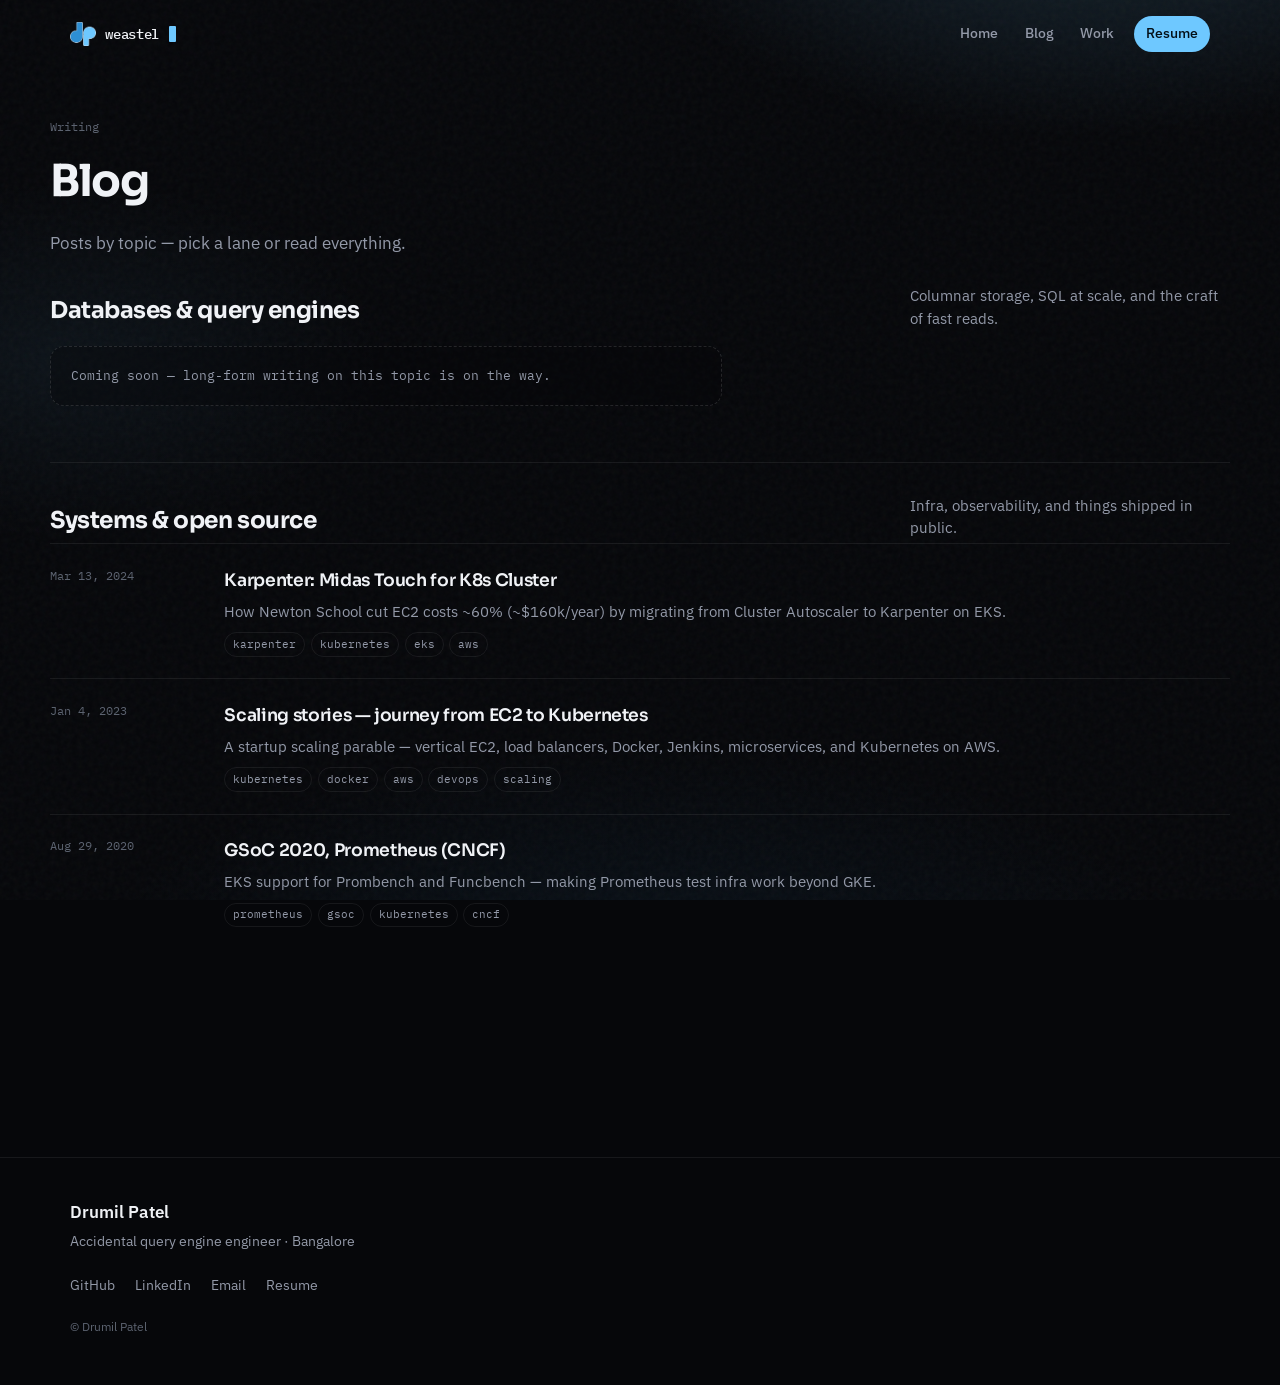
==== blog/index.html @ fd19a57a "Deploy from weastel/weastel-website-template@4642d16b2cf5a668c4512f77901b20d204917ee3 weastel/weaste" ====
<!DOCTYPE html>
<html lang="en">
<head>
  <meta charset="utf-8">
<meta name="viewport" content="width=device-width, initial-scale=1">
<title>Blog · weastel</title>
<meta name="description" content="Writing grouped by topic — databases, systems, and notes.">
<link rel="canonical" href="https://weastel.github.io/blog/">
<meta property="og:title" content="Blog">
<meta property="og:description" content="Writing grouped by topic — databases, systems, and notes.">
<meta property="og:type" content="website">
<meta property="og:url" content="https://weastel.github.io/blog/">
<meta name="twitter:card" content="summary">
<link rel="preconnect" href="https://fonts.googleapis.com">
<link rel="preconnect" href="https://fonts.gstatic.com" crossorigin>
<link href="https://fonts.googleapis.com/css2?family=IBM+Plex+Mono:wght@400;500&family=IBM+Plex+Sans:wght@400;500;600&family=Sora:wght@500;600;700&display=swap" rel="stylesheet">
<link rel="icon" href="/favicon.ico" sizes="any">
<link rel="icon" href="/favicon.svg" type="image/svg+xml">
<link rel="stylesheet" href="/assets/css/site.css">
<script src="/assets/js/site.js" defer></script>

</head>
<body class="site">
  <a class="skip-link" href="#main">Skip to content</a>
  <header class="topbar" data-header>
  <div class="shell topbar__inner">
    <a class="topbar__brand" href="/">
      <img class="topbar__mark"
     src="/brand/weastel-dp-blue.png"
     width="30"
     height="28"
     alt="">

      <span>weastel</span><span class="topbar__cursor" aria-hidden="true"></span>
    </a>
    <nav class="topbar__nav" aria-label="Primary">
      
        <a class="topbar__link"
           href="/"
           >
          Home
        </a>
      
        <a class="topbar__link"
           href="/blog/"
           >
          Blog
        </a>
      
        <a class="topbar__link"
           href="/work/"
           >
          Work
        </a>
      
        <a class="topbar__link topbar__link--cta"
           href="/Drumil_resume.pdf"
           download>
          Resume
        </a>
      
    </nav>
  </div>
</header>
<div class="ambient" aria-hidden="true"></div>

  <main class="main" id="main">
    
<div class="page-shell page-shell--blog reveal" data-reveal>
  <header class="page-hero page-hero--blog">
    <p class="eyebrow">Writing</p>
    <h1>Blog</h1>
    <p class="section-lede">Posts by topic — pick a lane or read everything.</p>
  </header>

  
  <section class="blog-subsection blog-subsection--page" id="databases">
    <header class="blog-subsection-head">
      <h2>Databases &amp; query engines</h2>
      <p>Columnar storage, SQL at scale, and the craft of fast reads.</p>
    </header>
    
    <p class="blog-subsection__soon">
      Coming soon —
      long-form writing on this topic is on the way.
    </p>
    
  </section>
  
  <section class="blog-subsection blog-subsection--page" id="systems">
    <header class="blog-subsection-head">
      <h2>Systems &amp; open source</h2>
      <p>Infra, observability, and things shipped in public.</p>
    </header>
    
    <ol class="post-list">
      
      <li class="post-list-item">
        <time datetime="2024-03-13">Mar 13, 2024</time>
        <div class="post-list-body">
          <h3><a href="/blog/karpenter-midas-touch/">Karpenter: Midas Touch for K8s Cluster</a></h3>
          
          <p>How Newton School cut EC2 costs ~60% (~$160k/year) by migrating from Cluster Autoscaler to Karpenter on EKS.</p>
          
          
          <ul class="chip-list">
            
            <li>karpenter</li>
            
            <li>kubernetes</li>
            
            <li>eks</li>
            
            <li>aws</li>
            
          </ul>
          
        </div>
      </li>
      
      <li class="post-list-item">
        <time datetime="2023-01-04">Jan 4, 2023</time>
        <div class="post-list-body">
          <h3><a href="/blog/scaling-ec2-to-kubernetes/">Scaling stories — journey from EC2 to Kubernetes</a></h3>
          
          <p>A startup scaling parable — vertical EC2, load balancers, Docker, Jenkins, microservices, and Kubernetes on AWS.</p>
          
          
          <ul class="chip-list">
            
            <li>kubernetes</li>
            
            <li>docker</li>
            
            <li>aws</li>
            
            <li>devops</li>
            
            <li>scaling</li>
            
          </ul>
          
        </div>
      </li>
      
      <li class="post-list-item">
        <time datetime="2020-08-29">Aug 29, 2020</time>
        <div class="post-list-body">
          <h3><a href="/blog/gsoc-prometheus/">GSoC 2020, Prometheus (CNCF)</a></h3>
          
          <p>EKS support for Prombench and Funcbench — making Prometheus test infra work beyond GKE.</p>
          
          
          <ul class="chip-list">
            
            <li>prometheus</li>
            
            <li>gsoc</li>
            
            <li>kubernetes</li>
            
            <li>cncf</li>
            
          </ul>
          
        </div>
      </li>
      
    </ol>
    
  </section>
  
</div>

  </main>
  <footer class="foot">
  <div class="shell foot__grid">
    <div class="foot__brand">
      <p class="foot__name">Drumil Patel</p>
      <p class="foot__tag">Accidental query engine engineer · Bangalore</p>
    </div>
    <div class="foot__links">
      
      <a href="https://github.com/weastel" rel="noopener noreferrer" target="_blank">GitHub</a>
      
      
      <a href="https://www.linkedin.com/in/drumil-patel-weastel/" rel="noopener noreferrer" target="_blank">LinkedIn</a>
      
      
      <a href="mailto:drumilpatel720@gmail.com">Email</a>
      
      <a href="/Drumil_resume.pdf">Resume</a>
    </div>
    <p class="foot__fine">© Drumil Patel</p>
  </div>
</footer>

</body>
</html>
---- assets/css/site.css ----
/* —— Design system: ink studio + sky accent —— */
:root {
  --bg: #06070a;
  --bg-2: #0c0e14;
  --surface: #12151d;
  --line: rgba(255, 255, 255, 0.07);
  --line-strong: rgba(255, 255, 255, 0.12);
  --text: #f0f2f6;
  --text-muted: #9399a8;
  --text-dim: #5c6370;
  --accent: #6ec8ff;
  --accent-deep: #2d8fd4;
  --accent-soft: rgba(110, 200, 255, 0.14);
  --accent-glow: rgba(110, 200, 255, 0.45);
  --display: "Sora", system-ui, sans-serif;
  --body: "IBM Plex Sans", system-ui, sans-serif;
  --mono: "IBM Plex Mono", ui-monospace, monospace;
  --shell: min(1140px, calc(100% - 2.5rem));
  --radius: 14px;
  --space-section: clamp(4rem, 9vw, 6.5rem);
}

*,
*::before,
*::after {
  box-sizing: border-box;
}

html {
  color-scheme: dark;
  scroll-behavior: smooth;
}

@media (prefers-reduced-motion: reduce) {
  html {
    scroll-behavior: auto;
  }
}

body.site {
  margin: 0;
  min-height: 100vh;
  font-family: var(--body);
  font-size: 1.0625rem;
  line-height: 1.65;
  color: var(--text);
  background: var(--bg);
  -webkit-font-smoothing: antialiased;
}

.shell {
  width: var(--shell);
  margin-inline: auto;
}

.skip-link {
  position: absolute;
  left: -999px;
  top: 0;
  padding: 0.5rem 1rem;
  background: var(--accent);
  color: #041018;
  z-index: 200;
}

.skip-link:focus {
  left: 1rem;
  top: 1rem;
}

.ambient {
  pointer-events: none;
  position: fixed;
  inset: 0;
  z-index: 0;
  background:
    radial-gradient(ellipse 70% 55% at 85% -15%, rgba(110, 200, 255, 0.18), transparent 55%),
    radial-gradient(ellipse 50% 40% at 5% 40%, rgba(110, 200, 255, 0.06), transparent 50%),
    radial-gradient(ellipse 80% 50% at 50% 110%, rgba(45, 143, 212, 0.08), transparent 55%);
}

.ambient::after {
  content: "";
  position: absolute;
  inset: 0;
  opacity: 0.04;
  background-image: url("data:image/svg+xml,%3Csvg viewBox='0 0 200 200' xmlns='http://www.w3.org/2000/svg'%3E%3Cfilter id='n'%3E%3CfeTurbulence type='fractalNoise' baseFrequency='0.85' numOctaves='4'/%3E%3C/filter%3E%3Crect width='100%25' height='100%25' filter='url(%23n)'/%3E%3C/svg%3E");
}

/* —— Top bar —— */
.topbar {
  position: sticky;
  top: 0;
  z-index: 100;
  transition: background 0.3s ease, border-color 0.3s ease;
  border-bottom: 1px solid transparent;
}

.topbar.is-scrolled {
  background: rgba(6, 7, 10, 0.82);
  border-bottom-color: var(--line);
  backdrop-filter: blur(18px) saturate(1.15);
}

.topbar__inner {
  display: flex;
  align-items: center;
  justify-content: space-between;
  gap: 1rem;
  min-height: 4.25rem;
}

.topbar__brand {
  display: inline-flex;
  align-items: center;
  gap: 0.55rem;
  font-family: var(--mono);
  font-size: 0.9rem;
  font-weight: 500;
  color: var(--text);
  text-decoration: none;
  letter-spacing: -0.02em;
}

.topbar__mark {
  display: block;
  width: 1.65rem;
  height: auto;
  flex-shrink: 0;
}

.topbar__cursor {
  display: inline-block;
  width: 0.5em;
  height: 1.05em;
  margin-left: 0.08em;
  background: var(--accent);
  vertical-align: -0.14em;
  border-radius: 1px;
  animation: topbar-cursor-blink 1.1s step-end infinite;
}

@keyframes topbar-cursor-blink {
  0%,
  45% {
    opacity: 1;
  }

  50%,
  100% {
    opacity: 0;
  }
}

.topbar__nav {
  display: flex;
  align-items: center;
  gap: 0.15rem;
  flex-wrap: nowrap;
}

.topbar__link {
  font-size: 0.875rem;
  font-weight: 500;
  color: var(--text-muted);
  text-decoration: none;
  padding: 0.4rem 0.75rem;
  border-radius: 999px;
  white-space: nowrap;
  transition: color 0.2s, background 0.2s;
}

.topbar__link:hover {
  color: var(--text);
  background: rgba(255, 255, 255, 0.05);
}

.topbar__link--cta {
  color: #041018;
  background: var(--accent);
  margin-left: 0.35rem;
}

.topbar__link--cta:hover {
  background: #9edcff;
  color: #041018;
}

.main {
  position: relative;
  z-index: 1;
  padding-bottom: var(--space-section);
}

/* —— Home hero —— */
.home {
  width: var(--shell);
  margin-inline: auto;
}

.stage {
  padding: clamp(2rem, 6vw, 4rem) 0 0;
  display: flex;
  flex-direction: column;
  justify-content: flex-start;
}

.stage__grid {
  display: grid;
  grid-template-columns: 1.15fr 0.85fr;
  gap: clamp(2rem, 5vw, 4rem);
  align-items: center;
  width: 100%;
}

.stage__kicker {
  margin: 0 0 1rem;
  font-family: var(--mono);
  font-size: 0.75rem;
  color: var(--text-dim);
  letter-spacing: 0.06em;
}

.stage__name {
  margin: 0;
  font-family: var(--display);
  font-size: clamp(2.75rem, 7vw, 4.25rem);
  font-weight: 700;
  line-height: 0.95;
  letter-spacing: -0.04em;
}

.stage__identity {
  display: flex;
  flex-wrap: wrap;
  align-items: baseline;
  gap: 0.5rem 0.65rem;
  margin: 1rem 0 0;
}

.stage__identity-label {
  font-family: var(--mono);
  font-size: 0.85rem;
  color: var(--text-dim);
}

.stage__identity-line {
  font-family: var(--display);
  font-size: clamp(1.2rem, 2.8vw, 1.65rem);
  font-weight: 600;
  letter-spacing: -0.03em;
  line-height: 1.2;
  color: var(--accent);
}

.stage__lead {
  margin: 1.35rem 0 0;
  max-width: 34ch;
  font-size: 1.1rem;
  color: var(--text-muted);
  line-height: 1.55;
}

.icon-row {
  list-style: none;
  margin: 1.25rem 0 0;
  padding: 0;
  display: flex;
  align-items: center;
  gap: 0.5rem;
}

.icon-btn {
  display: inline-flex;
  align-items: center;
  justify-content: center;
  width: 2.5rem;
  height: 2.5rem;
  border-radius: 999px;
  color: var(--text-muted);
  background: rgba(255, 255, 255, 0.04);
  border: 1px solid var(--line);
  text-decoration: none;
  transition: color 0.2s, border-color 0.2s, background 0.2s, transform 0.2s;
}

.icon-btn:hover {
  color: var(--accent);
  border-color: rgba(110, 200, 255, 0.4);
  background: var(--accent-soft);
  transform: translateY(-1px);
}

.icon-btn:active {
  transform: scale(0.96);
}

.stage__actions {
  display: flex;
  flex-wrap: wrap;
  gap: 0.65rem;
  margin-top: 2rem;
}

/* —— Hero stack logos (uniform grid) —— */
.stage .stack {
  margin-top: clamp(2.5rem, 5vw, 3.5rem);
  width: 100%;
}

.stack__title {
  margin: 0 0 1rem;
  font-family: var(--mono);
  font-size: 0.72rem;
  font-weight: 500;
  letter-spacing: 0.04em;
  color: var(--text-dim);
}

.stack__grid {
  list-style: none;
  margin: 0;
  padding: 0;
  display: grid;
  grid-template-columns: repeat(7, minmax(0, 1fr));
  gap: 1rem 1.25rem;
  align-items: center;
}

.stack__cell {
  display: flex;
  align-items: center;
  justify-content: center;
  min-height: 2.5rem;
}

.stack__link {
  display: flex;
  align-items: center;
  justify-content: center;
  width: 100%;
  padding: 0.25rem;
  text-decoration: none;
  opacity: 0.78;
  transition: opacity 0.2s ease, transform 0.2s ease;
}

.stack__link:hover {
  opacity: 1;
  transform: translateY(-1px);
}

.stack__logo {
  display: block;
  height: 1.65rem;
  width: auto;
  max-width: 100%;
  object-fit: contain;
}

.stack__logo--mark {
  height: 1.85rem;
  max-width: 2rem;
  filter: brightness(0) invert(1);
}

.stack__logo--lg {
  height: 2.35rem;
}

.stack__logo--tantivy {
  height: 2.1rem;
}

.stack__cell:has(.stack__logo--lg) {
  min-height: 3rem;
}

@media (max-width: 900px) {
  .stack__grid {
    grid-template-columns: repeat(3, minmax(0, 1fr));
    gap: 1.25rem 1rem;
  }
}

@media (max-width: 480px) {
  .stack__grid {
    grid-template-columns: repeat(2, minmax(0, 1fr));
  }

  .stack__logo {
    height: 1.45rem;
  }

  .stack__logo--lg {
    height: 2rem;
  }
}

.stage__visual {
  display: flex;
  flex-direction: column;
  align-items: center;
}

.stage__photo {
  position: relative;
  padding: 4px;
  border: 0;
  border-radius: 28px;
  background: linear-gradient(145deg, rgba(110, 200, 255, 0.65), rgba(110, 200, 255, 0.05) 45%, rgba(255, 255, 255, 0.08));
  transform: rotate(2deg);
  box-shadow:
    0 40px 80px rgba(0, 0, 0, 0.55),
    0 0 0 1px rgba(255, 255, 255, 0.06) inset;
  font: inherit;
  cursor: pointer;
  touch-action: manipulation;
  -webkit-tap-highlight-color: transparent;
}

.stage__photo:focus-visible {
  outline: 2px solid var(--accent);
  outline-offset: 4px;
}

@media (hover: hover) and (pointer: fine) {
  .stage__photo--playful:hover {
    animation: avatar-happy-jump 0.55s cubic-bezier(0.34, 1.35, 0.64, 1) infinite;
  }
}

.stage__photo--playful.is-jump {
  animation: avatar-happy-jump 0.55s cubic-bezier(0.34, 1.35, 0.64, 1) infinite;
}

.stage__photo--playful.is-celebrating {
  animation: avatar-pop 0.45s ease-out;
}

@keyframes avatar-happy-jump {
  0%,
  100% {
    transform: rotate(2deg) translateY(0) scale(1);
  }

  35% {
    transform: rotate(-3deg) translateY(-16px) scale(1.05);
  }

  55% {
    transform: rotate(4deg) translateY(-6px) scale(1.02);
  }

  75% {
    transform: rotate(-2deg) translateY(-12px) scale(1.04);
  }
}

@keyframes avatar-pop {
  0% {
    transform: rotate(2deg) scale(1);
  }

  40% {
    transform: rotate(-4deg) scale(1.08);
  }

  100% {
    transform: rotate(2deg) scale(1);
  }
}

.stage__photo img {
  display: block;
  width: min(100%, 300px);
  border-radius: 24px;
  background: var(--surface);
}

.stage__caption {
  margin: 1rem 0 0;
  max-width: 14rem;
  text-align: center;
  font-family: var(--mono);
  font-size: 0.68rem;
  color: var(--text-dim);
  line-height: 1.4;
}

/* —— Buttons —— */
.btn {
  display: inline-flex;
  align-items: center;
  justify-content: center;
  padding: 0.7rem 1.25rem;
  border-radius: 999px;
  font-size: 0.9rem;
  font-weight: 600;
  text-decoration: none;
  border: 1px solid transparent;
  transition: transform 0.2s, background 0.2s, border-color 0.2s, color 0.2s;
  white-space: nowrap;
}

.btn:hover {
  transform: translateY(-1px);
}

.btn:active {
  transform: scale(0.98);
}

.btn--fill,
.btn-primary {
  background: var(--accent);
  color: #041018;
}

.btn--fill:hover,
.btn-primary:hover {
  background: #9edcff;
}

.btn--line,
.btn-secondary {
  color: var(--text);
  border-color: var(--line-strong);
  background: rgba(255, 255, 255, 0.02);
}

.btn--line:hover,
.btn-secondary:hover {
  border-color: rgba(110, 200, 255, 0.35);
  background: var(--accent-soft);
}

/* —— Blocks —— */
.block {
  margin-top: var(--space-section);
}

.home > .stage + .block {
  margin-top: clamp(1.75rem, 4vw, 2.5rem);
}

.block__inner {
  max-width: 62ch;
}

.block__label {
  display: flex;
  align-items: baseline;
  gap: 0.75rem;
  margin-bottom: 1.75rem;
  font-family: var(--display);
  font-size: 1.35rem;
  font-weight: 600;
  letter-spacing: -0.02em;
}

.block__label span {
  font-family: var(--mono);
  font-size: 0.72rem;
  font-weight: 500;
  color: var(--accent);
}

.block__label--lg {
  font-size: clamp(1.5rem, 3vw, 1.85rem);
  margin-bottom: 0;
}

.block__head {
  display: flex;
  justify-content: space-between;
  align-items: baseline;
  gap: 1rem;
  margin-bottom: 2rem;
  padding-bottom: 1rem;
  border-bottom: 1px solid var(--line);
}

.block--duo {
  display: grid;
  grid-template-columns: 1.1fr 0.9fr;
  gap: clamp(1.5rem, 4vw, 2.5rem);
  align-items: start;
}

/* —— Prose —— */
.prose {
  color: var(--text-muted);
  font-size: 1.05rem;
}

.prose :where(p, ul, ol, pre, blockquote) {
  margin: 0 0 1.15rem;
}

.prose strong {
  color: var(--text);
  font-weight: 600;
}

.prose a {
  color: var(--accent);
  text-decoration: underline;
  text-underline-offset: 3px;
}

.prose code {
  font-family: var(--mono);
  font-size: 0.88em;
  padding: 0.1em 0.35em;
  border-radius: 6px;
  background: var(--surface);
  border: 1px solid var(--line);
  color: var(--text);
}

.prose pre {
  overflow-x: auto;
  padding: 1rem;
  border-radius: var(--radius);
  background: var(--surface);
  border: 1px solid var(--line);
}

.prose pre code {
  border: none;
  background: none;
  padding: 0;
}

.prose-wide {
  max-width: min(46rem, 100%);
}

/* —— Pulse / now —— */
.pulse {
  display: flex;
  gap: 1rem;
  align-items: flex-start;
  padding: 1.15rem 1.35rem;
  border-radius: var(--radius);
  background: var(--surface);
  border: 1px solid var(--line);
  box-shadow: 0 24px 48px rgba(0, 0, 0, 0.25);
}

.pulse__dot {
  flex-shrink: 0;
  width: 8px;
  height: 8px;
  margin-top: 0.5rem;
  border-radius: 50%;
  background: var(--accent);
  box-shadow: 0 0 16px var(--accent-glow);
  animation: pulse-dot 2.5s ease-in-out infinite;
}

@keyframes pulse-dot {
  0%, 100% { opacity: 1; transform: scale(1); }
  50% { opacity: 0.5; transform: scale(0.85); }
}

.pulse__text {
  margin: 0;
  color: var(--text);
  max-width: 58ch;
}

@media (prefers-reduced-motion: reduce) {
  .pulse__dot {
    animation: none;
  }
}

/* —— Interest tiles —— */
.tiles {
  display: grid;
  grid-template-columns: 1.15fr 1fr;
  gap: 0.75rem;
}

.tile {
  padding: 1.35rem 1.25rem;
  border-radius: var(--radius);
  background: var(--surface);
  border: 1px solid var(--line);
  transition: border-color 0.25s, transform 0.25s;
}

.tile:hover {
  border-color: rgba(110, 200, 255, 0.25);
  transform: translateY(-2px);
}

.tile--feature {
  grid-row: 1 / span 3;
  padding: 1.65rem 1.5rem;
  background:
    linear-gradient(160deg, var(--accent-soft), transparent 55%),
    var(--surface);
  border-color: rgba(110, 200, 255, 0.2);
}

.tile h3 {
  margin: 0 0 0.5rem;
  font-family: var(--display);
  font-size: 1.05rem;
  font-weight: 600;
  letter-spacing: -0.02em;
}

.tile--feature h3 {
  font-size: 1.25rem;
}

.tile p {
  margin: 0;
  font-size: 0.92rem;
  color: var(--text-muted);
  line-height: 1.55;
}

/* —— Stack list & panel —— */
.stack-list {
  list-style: none;
  margin: 0;
  padding: 0;
}

.stack-list li {
  padding: 1.1rem 0;
  border-top: 1px solid var(--line);
  display: grid;
  gap: 0.35rem;
}

.stack-list li:first-child {
  border-top: none;
  padding-top: 0;
}

.stack-list strong {
  font-weight: 600;
  color: var(--text);
}

.stack-list span {
  color: var(--text-muted);
  font-size: 0.92rem;
}

.panel {
  padding: 1.35rem 1.25rem;
  border-radius: var(--radius);
  border: 1px solid var(--line);
  background: var(--surface);
}

.panel--soft {
  background: linear-gradient(180deg, rgba(110, 200, 255, 0.06), transparent 40%), var(--surface);
}

.likes-block {
  margin-top: 1rem;
}

.likes-block:first-of-type {
  margin-top: 0;
}

.likes-block__title {
  margin: 0 0 0.5rem;
  font-family: var(--mono);
  font-size: 0.72rem;
  color: var(--text-dim);
}

.likes-block ul {
  margin: 0;
  padding: 0;
  list-style: none;
}

.likes-block li {
  padding: 0.4rem 0;
  color: var(--text-muted);
  font-size: 0.92rem;
  border-top: 1px solid var(--line);
}

/* —— Journal / writing —— */
.journal {
  padding: 2rem 0;
  border-top: 1px solid var(--line);
}

.journal:first-of-type {
  border-top: none;
  padding-top: 0;
}

.journal__header h3 {
  margin: 0 0 0.35rem;
  font-family: var(--display);
  font-size: 1.15rem;
  font-weight: 600;
}

.journal__header p {
  margin: 0 0 1.25rem;
  color: var(--text-muted);
  font-size: 0.92rem;
  max-width: 48ch;
}

.journal__posts {
  list-style: none;
  margin: 0 0 0.75rem;
  padding: 0;
}

.journal__posts a {
  display: grid;
  grid-template-columns: 7.5rem 1fr;
  gap: 1.25rem;
  padding: 0.9rem 0;
  text-decoration: none;
  color: inherit;
  border-top: 1px solid var(--line);
  transition: color 0.2s;
}

.journal__posts a:hover .journal__title {
  color: var(--accent);
}

.journal__posts time {
  font-family: var(--mono);
  font-size: 0.72rem;
  color: var(--text-dim);
  padding-top: 0.15rem;
}

.journal__title {
  display: block;
  font-weight: 600;
  letter-spacing: -0.02em;
}

.journal__desc {
  display: block;
  margin-top: 0.2rem;
  font-size: 0.88rem;
  color: var(--text-muted);
}

.link-arrow {
  font-family: var(--mono);
  font-size: 0.8rem;
  color: var(--accent);
  text-decoration: none;
}

.link-arrow:hover {
  text-decoration: underline;
}

.link-arrow--sm {
  font-size: 0.75rem;
}

.home-work .section {
  margin-top: 2.5rem;
}

.home-work .section:first-child {
  margin-top: 0;
}

/* —— Inner pages —— */
.page-shell {
  width: var(--shell);
  margin-inline: auto;
  padding-top: clamp(2rem, 5vw, 3rem);
}

.page-shell--blog {
  width: min(1180px, calc(100% - 2.5rem));
}

.page-hero {
  margin-bottom: 2.5rem;
  max-width: 40ch;
}

.page-hero--blog {
  max-width: 52ch;
  margin-bottom: 1.75rem;
}

.page-hero h1 {
  margin: 0.5rem 0 0.75rem;
  font-family: var(--display);
  font-size: clamp(2rem, 4vw, 2.75rem);
  letter-spacing: -0.03em;
}

.eyebrow {
  font-family: var(--mono);
  font-size: 0.75rem;
  color: var(--text-dim);
  margin: 0;
}

.section-lede,
.section-head p {
  margin: 0;
  color: var(--text-muted);
}

.section {
  margin-top: 3rem;
}

.section-head h2 {
  margin: 0 0 1.25rem;
  font-family: var(--display);
  font-size: 1.35rem;
}

.hero-actions {
  display: flex;
  flex-wrap: wrap;
  gap: 0.65rem;
  margin-top: 1.25rem;
}

.blog-subsection {
  margin-top: clamp(2.5rem, 5vw, 3.5rem);
  scroll-margin-top: 5rem;
  padding-top: clamp(1.5rem, 3vw, 2rem);
  border-top: 1px solid var(--line);
}

.blog-subsection:first-of-type {
  margin-top: 0.5rem;
  padding-top: 0;
  border-top: none;
}

.blog-subsection-head {
  display: grid;
  grid-template-columns: minmax(0, 1fr) minmax(10rem, 32ch);
  gap: 0.75rem 2.5rem;
  align-items: end;
  margin-bottom: 0.25rem;
}

.blog-subsection-head h2 {
  margin: 0;
  font-family: var(--display);
  font-size: clamp(1.2rem, 2.5vw, 1.45rem);
  letter-spacing: -0.02em;
}

.blog-subsection-head p {
  margin: 0;
  color: var(--text-muted);
  font-size: 0.92rem;
  line-height: 1.5;
}

.blog-subsection__soon {
  margin: 1rem 0 0;
  padding: 1.15rem 1.25rem;
  border-radius: var(--radius);
  border: 1px dashed var(--line-strong);
  font-family: var(--mono);
  font-size: 0.82rem;
  color: var(--text-muted);
  background: rgba(6, 7, 10, 0.35);
  max-width: 42rem;
}

.blog-subsection--page .post-list-item {
  grid-template-columns: 8.5rem minmax(0, 1fr);
  gap: clamp(1rem, 3vw, 2.5rem);
  padding: 1.35rem 0;
}

.blog-subsection--page .post-list-body h3 {
  font-family: var(--display);
  font-size: 1.08rem;
  font-weight: 600;
  letter-spacing: -0.02em;
}

.post-list {
  list-style: none;
  margin: 0;
  padding: 0;
}

.post-list-item {
  display: grid;
  grid-template-columns: 7.5rem 1fr;
  gap: 1.25rem;
  padding: 1.5rem 0;
  border-top: 1px solid var(--line);
}

.post-list-item time {
  font-family: var(--mono);
  font-size: 0.72rem;
  color: var(--text-dim);
}

.post-list-body h2,
.post-list-body h3 {
  margin: 0 0 0.35rem;
  font-size: 1.1rem;
}

.post-list-body h2 a,
.post-list-body h3 a {
  color: var(--text);
  text-decoration: none;
}

.post-list-body h2 a:hover,
.post-list-body h3 a:hover {
  color: var(--accent);
}

.post-list-body p {
  margin: 0 0 0.5rem;
  color: var(--text-muted);
  font-size: 0.92rem;
}

.post-header {
  margin-bottom: 2rem;
  padding-bottom: 1.5rem;
  border-bottom: 1px solid var(--line);
  max-width: min(48rem, 100%);
}

.post-header h1 {
  margin: 0.5rem 0 1rem;
  font-family: var(--display);
  font-size: clamp(1.85rem, 4vw, 2.5rem);
  letter-spacing: -0.03em;
}

.post-meta {
  display: flex;
  flex-wrap: wrap;
  gap: 1rem;
  align-items: center;
}

.post-meta time {
  font-family: var(--mono);
  font-size: 0.75rem;
  color: var(--text-dim);
}

.post-back {
  margin-top: 3rem;
}

.text-link {
  font-family: var(--mono);
  font-size: 0.8rem;
  color: var(--accent);
  text-decoration: none;
}

.text-link:hover {
  text-decoration: underline;
}

.chip-list {
  display: flex;
  flex-wrap: wrap;
  gap: 0.35rem;
  list-style: none;
  margin: 0;
  padding: 0;
}

.chip-list li {
  font-family: var(--mono);
  font-size: 0.68rem;
  padding: 0.15rem 0.5rem;
  border-radius: 999px;
  border: 1px solid var(--line);
  color: var(--text-muted);
}

.muted {
  color: var(--text-muted);
}

/* —— Timeline (work) —— */
.timeline {
  list-style: none;
  margin: 0;
  padding: 0 0 0 1px;
  border-left: 1px solid var(--line);
}

.timeline-item {
  position: relative;
  padding: 0 0 2rem 1.5rem;
}

.timeline-marker {
  position: absolute;
  left: -4px;
  top: 0.4rem;
  width: 7px;
  height: 7px;
  border-radius: 50%;
  background: var(--bg);
  border: 2px solid var(--accent);
  box-shadow: 0 0 0 4px var(--accent-soft);
}

.timeline-header {
  display: flex;
  justify-content: space-between;
  gap: 1rem;
  flex-wrap: wrap;
  margin-bottom: 0.5rem;
}

.timeline-header h3 {
  margin: 0 0 0.15rem;
  font-size: 1.05rem;
}

.timeline-company {
  margin: 0;
  color: var(--text-muted);
  font-size: 0.92rem;
}

.timeline-meta {
  font-family: var(--mono);
  font-size: 0.7rem;
  color: var(--text-dim);
  text-align: right;
}

.timeline-summary {
  margin: 0 0 0.65rem;
  color: var(--text-muted);
  font-size: 0.92rem;
}

.timeline-bullets {
  margin: 0;
  padding-left: 1.1rem;
  color: var(--text-muted);
  font-size: 0.9rem;
}

.timeline-bullets li::marker {
  color: var(--accent);
}

.section-split {
  display: grid;
  grid-template-columns: 1fr 1fr;
  gap: 1.5rem;
  margin-top: 3rem;
}

.edu-card,
.pub-card {
  padding: 1.15rem;
  border-radius: var(--radius);
  border: 1px solid var(--line);
  background: var(--surface);
}

.edu-card h3,
.pub-card h3 {
  margin: 0 0 0.35rem;
  font-size: 1rem;
}

.edu-card a,
.pub-card a {
  color: var(--text);
  text-decoration: none;
}

.edu-card a:hover,
.pub-card a:hover {
  color: var(--accent);
}

.cp-list {
  list-style: none;
  margin: 0;
  padding: 0;
  border: 1px solid var(--line);
  border-radius: var(--radius);
  overflow: hidden;
}

.cp-list li {
  display: grid;
  grid-template-columns: 9rem 1fr;
  gap: 1rem;
  padding: 0.85rem 1rem;
  border-top: 1px solid var(--line);
  font-size: 0.9rem;
}

.cp-list li:first-child {
  border-top: none;
}

.cp-label {
  font-family: var(--mono);
  font-size: 0.75rem;
  color: var(--accent);
}

.cp-label a {
  color: inherit;
  text-decoration: none;
}

.cp-detail {
  color: var(--text-muted);
}

/* —— Footer —— */
.foot {
  position: relative;
  z-index: 1;
  margin-top: var(--space-section);
  padding: 2.5rem 0 3rem;
  border-top: 1px solid var(--line);
}

.foot__grid {
  display: grid;
  gap: 1.25rem;
}

.foot__name {
  margin: 0 0 0.2rem;
  font-weight: 600;
}

.foot__tag {
  margin: 0;
  color: var(--text-muted);
  font-size: 0.9rem;
}

.foot__links {
  display: flex;
  flex-wrap: wrap;
  gap: 1rem 1.25rem;
}

.foot__links a {
  color: var(--text-muted);
  text-decoration: none;
  font-size: 0.9rem;
}

.foot__links a:hover {
  color: var(--accent);
}

.foot__fine {
  margin: 0;
  font-size: 0.75rem;
  color: var(--text-dim);
}

/* —— Motion —— */
.reveal {
  opacity: 0;
  transform: translateY(20px);
  transition: opacity 0.6s ease, transform 0.6s ease;
}

.reveal.is-visible {
  opacity: 1;
  transform: none;
}

@media (max-width: 900px) {
  .stage__grid {
    grid-template-columns: 1fr;
  }

  .stage {
    align-items: flex-start;
  }

  .stage__visual {
    order: -1;
    align-items: flex-start;
  }

  .stage__photo {
    transform: rotate(0);
  }

  .tiles {
    grid-template-columns: 1fr;
  }

  .tile,
  .tile--feature {
    grid-column: span 1;
    grid-row: auto;
  }

  .block--duo {
    grid-template-columns: 1fr;
  }

  .journal__posts a,
  .post-list-item {
    grid-template-columns: 1fr;
    gap: 0.35rem;
  }

  .blog-subsection-head {
    grid-template-columns: 1fr;
    align-items: start;
  }

  .section-split {
    grid-template-columns: 1fr;
  }

  .cp-list li {
    grid-template-columns: 1fr;
  }

  .timeline-meta {
    text-align: left;
  }
}

@media (max-width: 640px) {
  .topbar__nav {
    gap: 0;
  }

  .topbar__link {
    padding: 0.35rem 0.5rem;
    font-size: 0.8rem;
  }
}

@media (prefers-reduced-motion: reduce) {
  .reveal {
    opacity: 1;
    transform: none;
    transition: none;
  }

  .stage__photo--playful:hover,
  .stage__photo--playful.is-jump,
  .stage__photo--playful.is-celebrating {
    animation: none;
  }

  .topbar__cursor {
    animation: none;
    opacity: 0.85;
  }

  .btn:hover,
  .tile:hover {
    transform: none;
  }
}
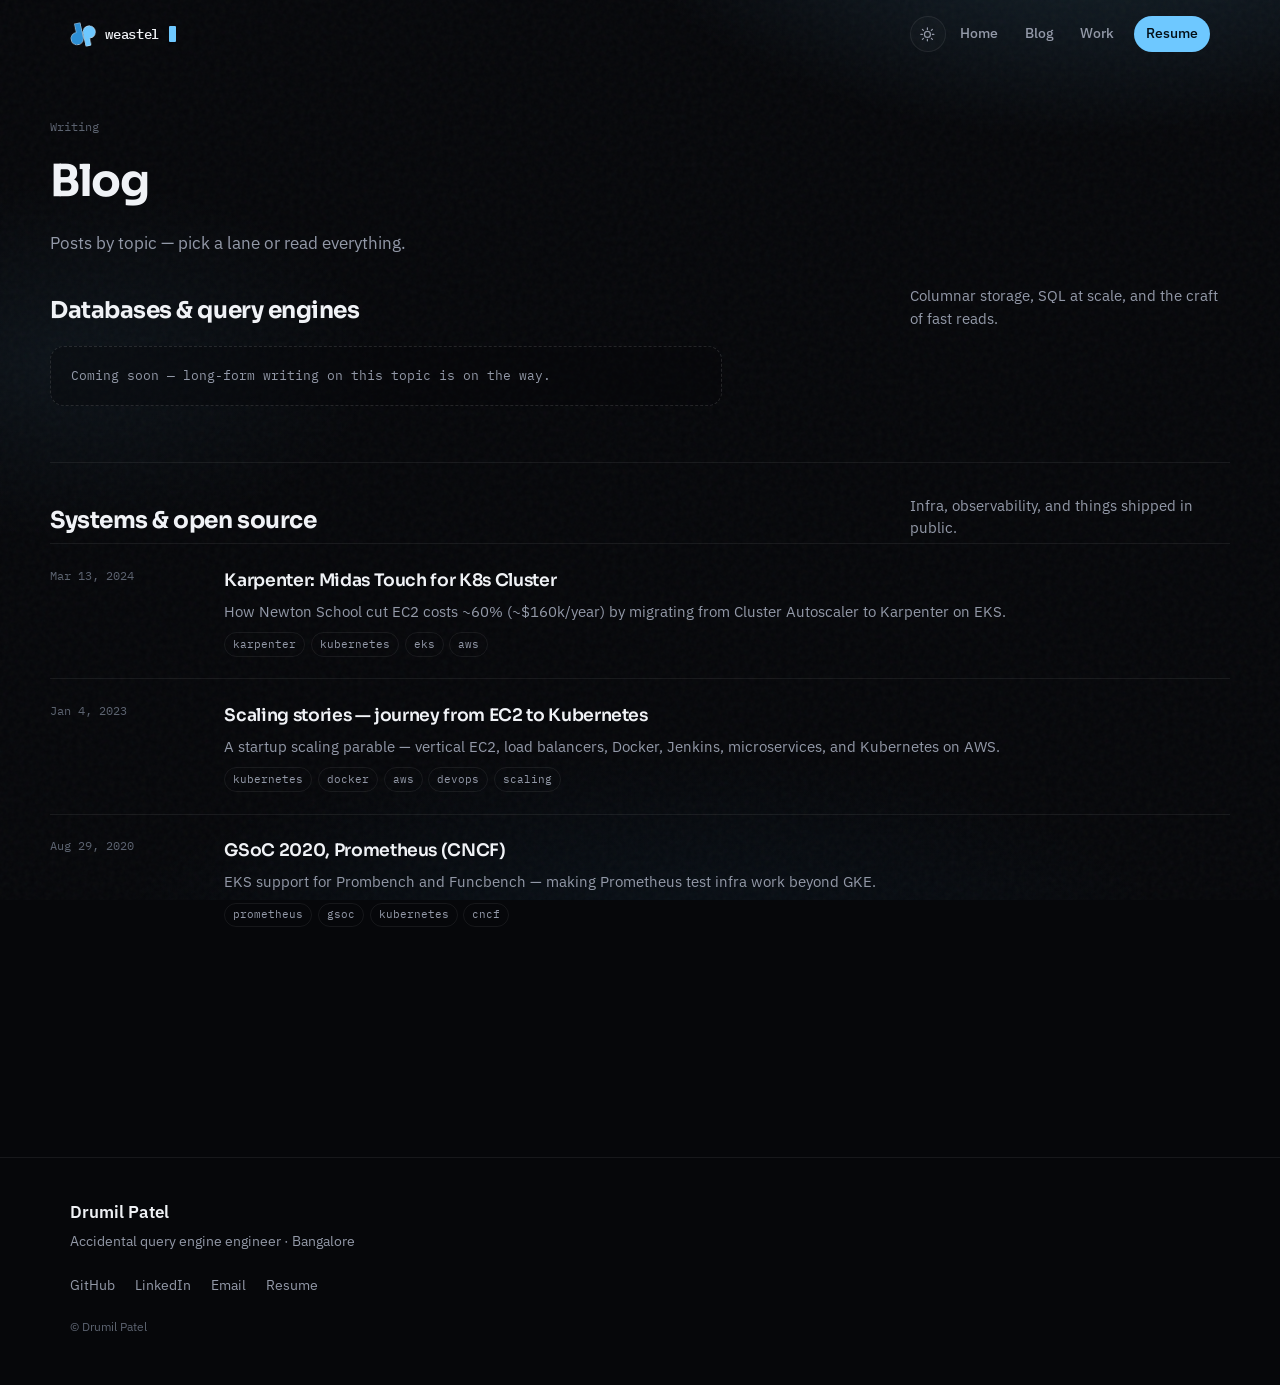
==== commit 9299e45f: "Deploy from weastel/weastel-website-template@ce4a34a5567c513776f6cf25e0f6e3d0e739e35a weastel/weaste" ====
--- a/blog/index.html
+++ b/blog/index.html
@@ -3,6 +3,17 @@
 <head>
   <meta charset="utf-8">
 <meta name="viewport" content="width=device-width, initial-scale=1">
+<script>
+  (function () {
+    var key = "weastel-theme";
+    try {
+      var stored = localStorage.getItem(key);
+      if (stored === "light" || stored === "dark") {
+        document.documentElement.setAttribute("data-theme", stored);
+      }
+    } catch (e) {}
+  })();
+</script>
 <title>Blog · weastel</title>
 <meta name="description" content="Writing grouped by topic — databases, systems, and notes.">
 <link rel="canonical" href="https://weastel.github.io/blog/">
@@ -20,20 +31,61 @@
 <script src="/assets/js/site.js" defer></script>
 
 </head>
-<body class="site">
+<body class="site is-loading">
+  <div class="site-loader" id="site-loader" aria-hidden="true">
+  <div class="ambient" aria-hidden="true"></div>
+  <div class="site-loader__stage">
+    <svg class="site-loader__mark" viewBox="0 0 256 242" xmlns="http://www.w3.org/2000/svg" role="img" aria-label="">
+      <defs>
+        <clipPath id="loader-clip-d">
+          <rect x="0" y="0" width="132" height="242" />
+        </clipPath>
+        <clipPath id="loader-clip-p">
+          <rect x="124" y="0" width="132" height="242" />
+        </clipPath>
+      </defs>
+      <g class="site-loader__part site-loader__part--d" clip-path="url(#loader-clip-d)">
+        <image class="loader-mark loader-mark--dark" href="/brand/weastel-dp-blue.png" width="256" height="242" />
+        <image class="loader-mark loader-mark--light" href="/brand/weastel-dp-warm.png" width="256" height="242" />
+      </g>
+      <g class="site-loader__part site-loader__part--p" clip-path="url(#loader-clip-p)">
+        <image class="loader-mark loader-mark--dark" href="/brand/weastel-dp-blue.png" width="256" height="242" />
+        <image class="loader-mark loader-mark--light" href="/brand/weastel-dp-warm.png" width="256" height="242" />
+      </g>
+      <line class="site-loader__spark" x1="128" y1="96" x2="128" y2="146" pathLength="1" />
+    </svg>
+  </div>
+</div>
+
   <a class="skip-link" href="#main">Skip to content</a>
   <header class="topbar" data-header>
   <div class="shell topbar__inner">
     <a class="topbar__brand" href="/">
-      <img class="topbar__mark"
-     src="/brand/weastel-dp-blue.png"
-     width="30"
-     height="28"
-     alt="">
+      <span class="topbar__mark-wrap" aria-hidden="true">
+  <img class="topbar__mark topbar__mark--dark"
+       src="/brand/weastel-dp-blue.png"
+       width="30"
+       height="28"
+       alt="">
+  <img class="topbar__mark topbar__mark--light"
+       src="/brand/weastel-dp-warm.png"
+       width="30"
+       height="28"
+       alt="">
+</span>
 
       <span>weastel</span><span class="topbar__cursor" aria-hidden="true"></span>
     </a>
     <nav class="topbar__nav" aria-label="Primary">
+      <button type="button" class="topbar__theme" data-theme-toggle aria-pressed="false" aria-label="Switch to light mode">
+        <svg class="theme-icon theme-icon--sun" viewBox="0 0 24 24" fill="none" stroke="currentColor" stroke-width="1.75" stroke-linecap="round" aria-hidden="true">
+          <circle cx="12" cy="12" r="4.25"/>
+          <path d="M12 2.75v2.1M12 19.15v2.1M4.86 4.86l1.48 1.48M17.66 17.66l1.48 1.48M2.75 12h2.1M19.15 12h2.1M4.86 19.14l1.48-1.48M17.66 6.34l1.48-1.48"/>
+        </svg>
+        <svg class="theme-icon theme-icon--moon" viewBox="0 0 24 24" fill="none" stroke="currentColor" stroke-width="1.75" stroke-linecap="round" aria-hidden="true">
+          <path d="M20.5 14.2A8.5 8.5 0 0 1 9.8 3.5 7 7 0 1 0 20.5 14.2Z"/>
+        </svg>
+      </button>
       
         <a class="topbar__link"
            href="/"
--- a/assets/css/site.css
+++ b/assets/css/site.css
@@ -1,4 +1,4 @@
-/* —— Design system: ink studio + sky accent —— */
+/* —— Design system: ink studio (dark) + warm dusk (light) —— */
 :root {
   --bg: #06070a;
   --bg-2: #0c0e14;
@@ -12,6 +12,28 @@
   --accent-deep: #2d8fd4;
   --accent-soft: rgba(110, 200, 255, 0.14);
   --accent-glow: rgba(110, 200, 255, 0.45);
+  --on-accent: #041018;
+  --accent-hover: #9edcff;
+  --nav-hover-bg: rgba(255, 255, 255, 0.05);
+  --topbar-scrolled: rgba(6, 7, 10, 0.82);
+  --ambient-bg:
+    radial-gradient(ellipse 70% 55% at 85% -15%, rgba(110, 200, 255, 0.18), transparent 55%),
+    radial-gradient(ellipse 50% 40% at 5% 40%, rgba(110, 200, 255, 0.06), transparent 50%),
+    radial-gradient(ellipse 80% 50% at 50% 110%, rgba(45, 143, 212, 0.08), transparent 55%);
+  --photo-frame: linear-gradient(145deg, rgba(110, 200, 255, 0.65), rgba(110, 200, 255, 0.05) 45%, rgba(255, 255, 255, 0.08));
+  --photo-shadow: 0 40px 80px rgba(0, 0, 0, 0.55), 0 0 0 1px rgba(255, 255, 255, 0.06) inset;
+  --btn-ghost-bg: rgba(255, 255, 255, 0.02);
+  --btn-ghost-border-hover: rgba(110, 200, 255, 0.35);
+  --glass-tint: rgba(6, 7, 10, 0.35);
+  --shadow-float: 0 24px 48px rgba(0, 0, 0, 0.25);
+  --tile-highlight: linear-gradient(180deg, rgba(110, 200, 255, 0.06), transparent 40%), var(--surface);
+  --accent-border-soft: rgba(110, 200, 255, 0.25);
+  --accent-border-muted: rgba(110, 200, 255, 0.2);
+  --icon-border-hover: rgba(110, 200, 255, 0.4);
+  --stack-shelf-bg: transparent;
+  --stack-shelf-border: transparent;
+  --stack-shelf-shadow: none;
+  --stack-shelf-title: var(--text-dim);
   --display: "Sora", system-ui, sans-serif;
   --body: "IBM Plex Sans", system-ui, sans-serif;
   --mono: "IBM Plex Mono", ui-monospace, monospace;
@@ -20,6 +42,49 @@
   --space-section: clamp(4rem, 9vw, 6.5rem);
 }
 
+html[data-theme="light"] {
+  color-scheme: light;
+  --bg: #faf5ef;
+  --bg-2: #f3ebe2;
+  --surface: #fffaf6;
+  --line: rgba(58, 40, 72, 0.1);
+  --line-strong: rgba(58, 40, 72, 0.16);
+  --text: #2a1835;
+  --text-muted: #5f4f6e;
+  --text-dim: #857892;
+  --accent: #d4622a;
+  --accent-deep: #7c3aed;
+  --accent-soft: rgba(212, 98, 42, 0.12);
+  --accent-glow: rgba(124, 58, 237, 0.28);
+  --on-accent: #fffaf6;
+  --accent-hover: #e07f45;
+  --nav-hover-bg: rgba(124, 58, 237, 0.07);
+  --topbar-scrolled: rgba(250, 245, 239, 0.9);
+  --ambient-bg:
+    radial-gradient(ellipse 75% 60% at 92% -10%, rgba(255, 168, 88, 0.42), transparent 58%),
+    radial-gradient(ellipse 55% 45% at 0% 35%, rgba(167, 139, 250, 0.22), transparent 52%),
+    radial-gradient(ellipse 70% 55% at 48% 105%, rgba(212, 98, 42, 0.14), transparent 55%);
+  --photo-frame: linear-gradient(145deg, rgba(255, 176, 112, 0.85), rgba(167, 139, 250, 0.35) 48%, rgba(255, 250, 245, 0.9));
+  --photo-shadow: 0 32px 64px rgba(88, 52, 32, 0.18), 0 0 0 1px rgba(124, 58, 237, 0.12) inset;
+  --btn-ghost-bg: rgba(124, 58, 237, 0.04);
+  --btn-ghost-border-hover: rgba(212, 98, 42, 0.35);
+  --glass-tint: rgba(255, 250, 245, 0.72);
+  --shadow-float: 0 24px 48px rgba(88, 52, 32, 0.12);
+  --tile-highlight: linear-gradient(180deg, rgba(255, 176, 112, 0.14), transparent 42%), var(--surface);
+  --accent-border-soft: rgba(212, 98, 42, 0.22);
+  --accent-border-muted: rgba(124, 58, 237, 0.16);
+  --icon-border-hover: rgba(212, 98, 42, 0.38);
+  --stack-shelf-bg:
+    radial-gradient(ellipse 90% 80% at 100% 0%, rgba(255, 168, 88, 0.24), transparent 52%),
+    radial-gradient(ellipse 70% 70% at 0% 100%, rgba(167, 139, 250, 0.3), transparent 55%),
+    linear-gradient(158deg, #2f1d3b 0%, #1c1124 50%, #261430 100%);
+  --stack-shelf-border: rgba(255, 255, 255, 0.08);
+  --stack-shelf-shadow:
+    0 22px 46px rgba(42, 24, 53, 0.18),
+    inset 0 1px 0 rgba(255, 255, 255, 0.06);
+  --stack-shelf-title: rgba(255, 244, 235, 0.74);
+}
+
 *,
 *::before,
 *::after {
@@ -29,6 +94,14 @@
 html {
   color-scheme: dark;
   scroll-behavior: smooth;
+  background: var(--bg);
+}
+
+html[data-theme="light"] .stage__identity-line {
+  background: linear-gradient(118deg, var(--accent) 0%, #c2410c 38%, var(--accent-deep) 100%);
+  -webkit-background-clip: text;
+  background-clip: text;
+  color: transparent;
 }
 
 @media (prefers-reduced-motion: reduce) {
@@ -46,6 +119,142 @@
   color: var(--text);
   background: var(--bg);
   -webkit-font-smoothing: antialiased;
+  transition:
+    background-color 0.35s ease,
+    color 0.35s ease;
+}
+
+body.site.is-loading {
+  overflow: hidden;
+}
+
+/* —— DP connect loader —— */
+.site-loader {
+  position: fixed;
+  inset: 0;
+  z-index: 10000;
+  display: flex;
+  align-items: center;
+  justify-content: center;
+  background: var(--bg);
+  isolation: isolate;
+  transition:
+    opacity 0.5s ease,
+    visibility 0.5s ease;
+}
+
+.site-loader > .ambient {
+  position: absolute;
+  inset: 0;
+  z-index: 0;
+}
+
+.site-loader__stage {
+  position: relative;
+  z-index: 1;
+  width: min(9rem, 42vw);
+  perspective: 800px;
+}
+
+.site-loader.is-done {
+  opacity: 0;
+  visibility: hidden;
+  pointer-events: none;
+}
+
+.site-loader__mark {
+  display: block;
+  width: 100%;
+  height: auto;
+  overflow: visible;
+  transform: rotate(-12deg);
+}
+
+.site-loader__part {
+  transform-box: fill-box;
+  transform-origin: center;
+}
+
+.site-loader__part--d {
+  animation: loader-d-connect 1.05s cubic-bezier(0.34, 1.15, 0.48, 1) forwards;
+}
+
+.site-loader__part--p {
+  animation: loader-p-connect 1.05s cubic-bezier(0.34, 1.15, 0.48, 1) forwards;
+}
+
+.site-loader__spark {
+  stroke: var(--accent);
+  stroke-width: 10;
+  stroke-linecap: round;
+  stroke-dasharray: 1;
+  stroke-dashoffset: 1;
+  opacity: 0;
+  filter: drop-shadow(0 0 12px var(--accent-glow));
+  animation: loader-spark 0.45s ease forwards;
+  animation-delay: 0.72s;
+}
+
+@keyframes loader-d-connect {
+  0% {
+    transform: translate(-58px, 6px) rotate(-6deg);
+    opacity: 0.55;
+  }
+
+  70% {
+    transform: translate(2px, 0) rotate(0deg);
+    opacity: 1;
+  }
+
+  100% {
+    transform: translate(0, 0) rotate(0deg);
+    opacity: 1;
+  }
+}
+
+@keyframes loader-p-connect {
+  0% {
+    transform: translate(58px, -6px) rotate(6deg);
+    opacity: 0.55;
+  }
+
+  70% {
+    transform: translate(-2px, 0) rotate(0deg);
+    opacity: 1;
+  }
+
+  100% {
+    transform: translate(0, 0) rotate(0deg);
+    opacity: 1;
+  }
+}
+
+@keyframes loader-spark {
+  0% {
+    opacity: 0;
+    stroke-dashoffset: 1;
+  }
+
+  40% {
+    opacity: 1;
+    stroke-dashoffset: 0;
+  }
+
+  100% {
+    opacity: 0;
+    stroke-dashoffset: 0;
+  }
+}
+
+.site-loader.is-done .site-loader__mark {
+  animation: loader-mark-exit 0.45s ease forwards;
+}
+
+@keyframes loader-mark-exit {
+  to {
+    transform: rotate(-12deg) scale(0.92);
+    opacity: 0;
+  }
 }
 
 .shell {
@@ -59,7 +268,7 @@
   top: 0;
   padding: 0.5rem 1rem;
   background: var(--accent);
-  color: #041018;
+  color: var(--on-accent);
   z-index: 200;
 }
 
@@ -73,10 +282,8 @@
   position: fixed;
   inset: 0;
   z-index: 0;
-  background:
-    radial-gradient(ellipse 70% 55% at 85% -15%, rgba(110, 200, 255, 0.18), transparent 55%),
-    radial-gradient(ellipse 50% 40% at 5% 40%, rgba(110, 200, 255, 0.06), transparent 50%),
-    radial-gradient(ellipse 80% 50% at 50% 110%, rgba(45, 143, 212, 0.08), transparent 55%);
+  background: var(--ambient-bg);
+  transition: background 0.45s ease;
 }
 
 .ambient::after {
@@ -97,7 +304,7 @@
 }
 
 .topbar.is-scrolled {
-  background: rgba(6, 7, 10, 0.82);
+  background: var(--topbar-scrolled);
   border-bottom-color: var(--line);
   backdrop-filter: blur(18px) saturate(1.15);
 }
@@ -122,11 +329,32 @@
   letter-spacing: -0.02em;
 }
 
+.topbar__mark-wrap {
+  display: inline-flex;
+  flex-shrink: 0;
+  transform: rotate(-12deg);
+  transform-origin: center center;
+}
+
 .topbar__mark {
   display: block;
   width: 1.65rem;
   height: auto;
-  flex-shrink: 0;
+}
+
+.topbar__mark--light,
+.loader-mark--light {
+  display: none;
+}
+
+html[data-theme="light"] .topbar__mark--dark,
+html[data-theme="light"] .loader-mark--dark {
+  display: none;
+}
+
+html[data-theme="light"] .topbar__mark--light,
+html[data-theme="light"] .loader-mark--light {
+  display: block;
 }
 
 .topbar__cursor {
@@ -172,18 +400,62 @@
 
 .topbar__link:hover {
   color: var(--text);
-  background: rgba(255, 255, 255, 0.05);
+  background: var(--nav-hover-bg);
+}
+
+.topbar__theme {
+  display: inline-flex;
+  align-items: center;
+  justify-content: center;
+  width: 2.25rem;
+  height: 2.25rem;
+  margin-left: 0.15rem;
+  padding: 0;
+  border: 1px solid var(--line);
+  border-radius: 999px;
+  background: var(--btn-ghost-bg);
+  color: var(--text-muted);
+  cursor: pointer;
+  transition: color 0.2s, border-color 0.2s, background 0.2s, transform 0.2s;
+}
+
+.topbar__theme:hover {
+  color: var(--text);
+  border-color: var(--accent-border-soft);
+  background: var(--accent-soft);
+}
+
+.topbar__theme:focus-visible {
+  outline: 2px solid var(--accent);
+  outline-offset: 2px;
+}
+
+.topbar__theme svg {
+  width: 1.05rem;
+  height: 1.05rem;
+}
+
+.theme-icon--moon {
+  display: none;
+}
+
+html[data-theme="light"] .theme-icon--sun {
+  display: none;
+}
+
+html[data-theme="light"] .theme-icon--moon {
+  display: block;
 }
 
 .topbar__link--cta {
-  color: #041018;
+  color: var(--on-accent);
   background: var(--accent);
   margin-left: 0.35rem;
 }
 
 .topbar__link--cta:hover {
-  background: #9edcff;
-  color: #041018;
+  background: var(--accent-hover);
+  color: var(--on-accent);
 }
 
 .main {
@@ -278,7 +550,7 @@
   height: 2.5rem;
   border-radius: 999px;
   color: var(--text-muted);
-  background: rgba(255, 255, 255, 0.04);
+  background: var(--btn-ghost-bg);
   border: 1px solid var(--line);
   text-decoration: none;
   transition: color 0.2s, border-color 0.2s, background 0.2s, transform 0.2s;
@@ -286,7 +558,7 @@
 
 .icon-btn:hover {
   color: var(--accent);
-  border-color: rgba(110, 200, 255, 0.4);
+  border-color: var(--icon-border-hover);
   background: var(--accent-soft);
   transform: translateY(-1px);
 }
@@ -308,6 +580,14 @@
   width: 100%;
 }
 
+html[data-theme="light"] .stage .stack {
+  padding: 1.15rem 1.25rem 1.25rem;
+  border-radius: calc(var(--radius) + 2px);
+  border: 1px solid var(--stack-shelf-border);
+  background: var(--stack-shelf-bg);
+  box-shadow: var(--stack-shelf-shadow);
+}
+
 .stack__title {
   margin: 0 0 1rem;
   font-family: var(--mono);
@@ -315,6 +595,10 @@
   font-weight: 500;
   letter-spacing: 0.04em;
   color: var(--text-dim);
+}
+
+html[data-theme="light"] .stage .stack .stack__title {
+  color: var(--stack-shelf-title);
 }
 
 .stack__grid {
@@ -364,6 +648,14 @@
   filter: brightness(0) invert(1);
 }
 
+html[data-theme="light"] .stage .stack .stack__link {
+  opacity: 0.9;
+}
+
+html[data-theme="light"] .stage .stack .stack__link:hover {
+  opacity: 1;
+}
+
 .stack__logo--lg {
   height: 2.35rem;
 }
@@ -408,11 +700,9 @@
   padding: 4px;
   border: 0;
   border-radius: 28px;
-  background: linear-gradient(145deg, rgba(110, 200, 255, 0.65), rgba(110, 200, 255, 0.05) 45%, rgba(255, 255, 255, 0.08));
+  background: var(--photo-frame);
   transform: rotate(2deg);
-  box-shadow:
-    0 40px 80px rgba(0, 0, 0, 0.55),
-    0 0 0 1px rgba(255, 255, 255, 0.06) inset;
+  box-shadow: var(--photo-shadow);
   font: inherit;
   cursor: pointer;
   touch-action: manipulation;
@@ -514,24 +804,24 @@
 .btn--fill,
 .btn-primary {
   background: var(--accent);
-  color: #041018;
+  color: var(--on-accent);
 }
 
 .btn--fill:hover,
 .btn-primary:hover {
-  background: #9edcff;
+  background: var(--accent-hover);
 }
 
 .btn--line,
 .btn-secondary {
   color: var(--text);
   border-color: var(--line-strong);
-  background: rgba(255, 255, 255, 0.02);
+  background: var(--btn-ghost-bg);
 }
 
 .btn--line:hover,
 .btn-secondary:hover {
-  border-color: rgba(110, 200, 255, 0.35);
+  border-color: var(--btn-ghost-border-hover);
   background: var(--accent-soft);
 }
 
@@ -693,7 +983,7 @@
 }
 
 .tile:hover {
-  border-color: rgba(110, 200, 255, 0.25);
+  border-color: var(--accent-border-soft);
   transform: translateY(-2px);
 }
 
@@ -703,7 +993,7 @@
   background:
     linear-gradient(160deg, var(--accent-soft), transparent 55%),
     var(--surface);
-  border-color: rgba(110, 200, 255, 0.2);
+  border-color: var(--accent-border-muted);
 }
 
 .tile h3 {
@@ -762,7 +1052,7 @@
 }
 
 .panel--soft {
-  background: linear-gradient(180deg, rgba(110, 200, 255, 0.06), transparent 40%), var(--surface);
+  background: var(--tile-highlight);
 }
 
 .likes-block {
@@ -983,7 +1273,7 @@
   font-family: var(--mono);
   font-size: 0.82rem;
   color: var(--text-muted);
-  background: rgba(6, 7, 10, 0.35);
+  background: var(--glass-tint);
   max-width: 42rem;
 }
 
@@ -1166,13 +1456,90 @@
 
 .timeline-bullets {
   margin: 0;
-  padding-left: 1.1rem;
-  color: var(--text-muted);
-  font-size: 0.9rem;
-}
-
-.timeline-bullets li::marker {
+  padding: 0;
+  list-style: none;
+  display: flex;
+  flex-direction: column;
+  gap: 0.75rem;
+  color: var(--text-muted);
+  font-size: 0.92rem;
+}
+
+.timeline-bullets li {
+  position: relative;
+  padding-left: 0.95rem;
+  line-height: 1.55;
+}
+
+.timeline-bullets li::before {
+  content: "";
+  position: absolute;
+  left: 0;
+  top: 0.55em;
+  width: 5px;
+  height: 5px;
+  border-radius: 50%;
+  background: var(--accent);
+}
+
+.point-stack {
+  display: flex;
+  flex-wrap: wrap;
+  gap: 0.35rem;
+  margin-top: 0.45rem;
+}
+
+.point-stack span {
+  font-family: var(--mono);
+  font-size: 0.68rem;
+  line-height: 1.4;
+  letter-spacing: 0.01em;
+  color: var(--text);
+  background: var(--accent-soft);
+  border: 1px solid var(--line);
+  border-radius: 999px;
+  padding: 0.12rem 0.5rem;
+}
+
+.timeline-sections + .timeline-bullets--root {
+  margin-top: 0.95rem;
+}
+
+.timeline-sections {
+  display: flex;
+  flex-direction: column;
+  gap: 1rem;
+  margin-top: 0.85rem;
+}
+
+.timeline-section h4 {
+  margin: 0 0 0.55rem;
+  font-family: var(--mono);
+  font-size: 0.72rem;
+  font-weight: 500;
+  letter-spacing: 0.08em;
+  text-transform: uppercase;
   color: var(--accent);
+}
+
+.timeline-stack {
+  display: flex;
+  flex-wrap: wrap;
+  align-items: center;
+  gap: 0.45rem 0.65rem;
+  margin: 0.9rem 0 0;
+}
+
+.timeline-stack__label {
+  font-family: var(--mono);
+  font-size: 0.68rem;
+  letter-spacing: 0.06em;
+  text-transform: uppercase;
+  color: var(--text-muted);
+}
+
+.timeline-stack .point-stack {
+  margin-top: 0;
 }
 
 .section-split {
@@ -1388,6 +1755,23 @@
     opacity: 0.85;
   }
 
+  .site-loader__part--d,
+  .site-loader__part--p {
+    animation: none;
+    transform: none;
+    opacity: 1;
+  }
+
+  .site-loader__spark {
+    animation: none;
+    display: none;
+  }
+
+  .site-loader.is-done {
+    opacity: 0;
+    visibility: hidden;
+  }
+
   .btn:hover,
   .tile:hover {
     transform: none;
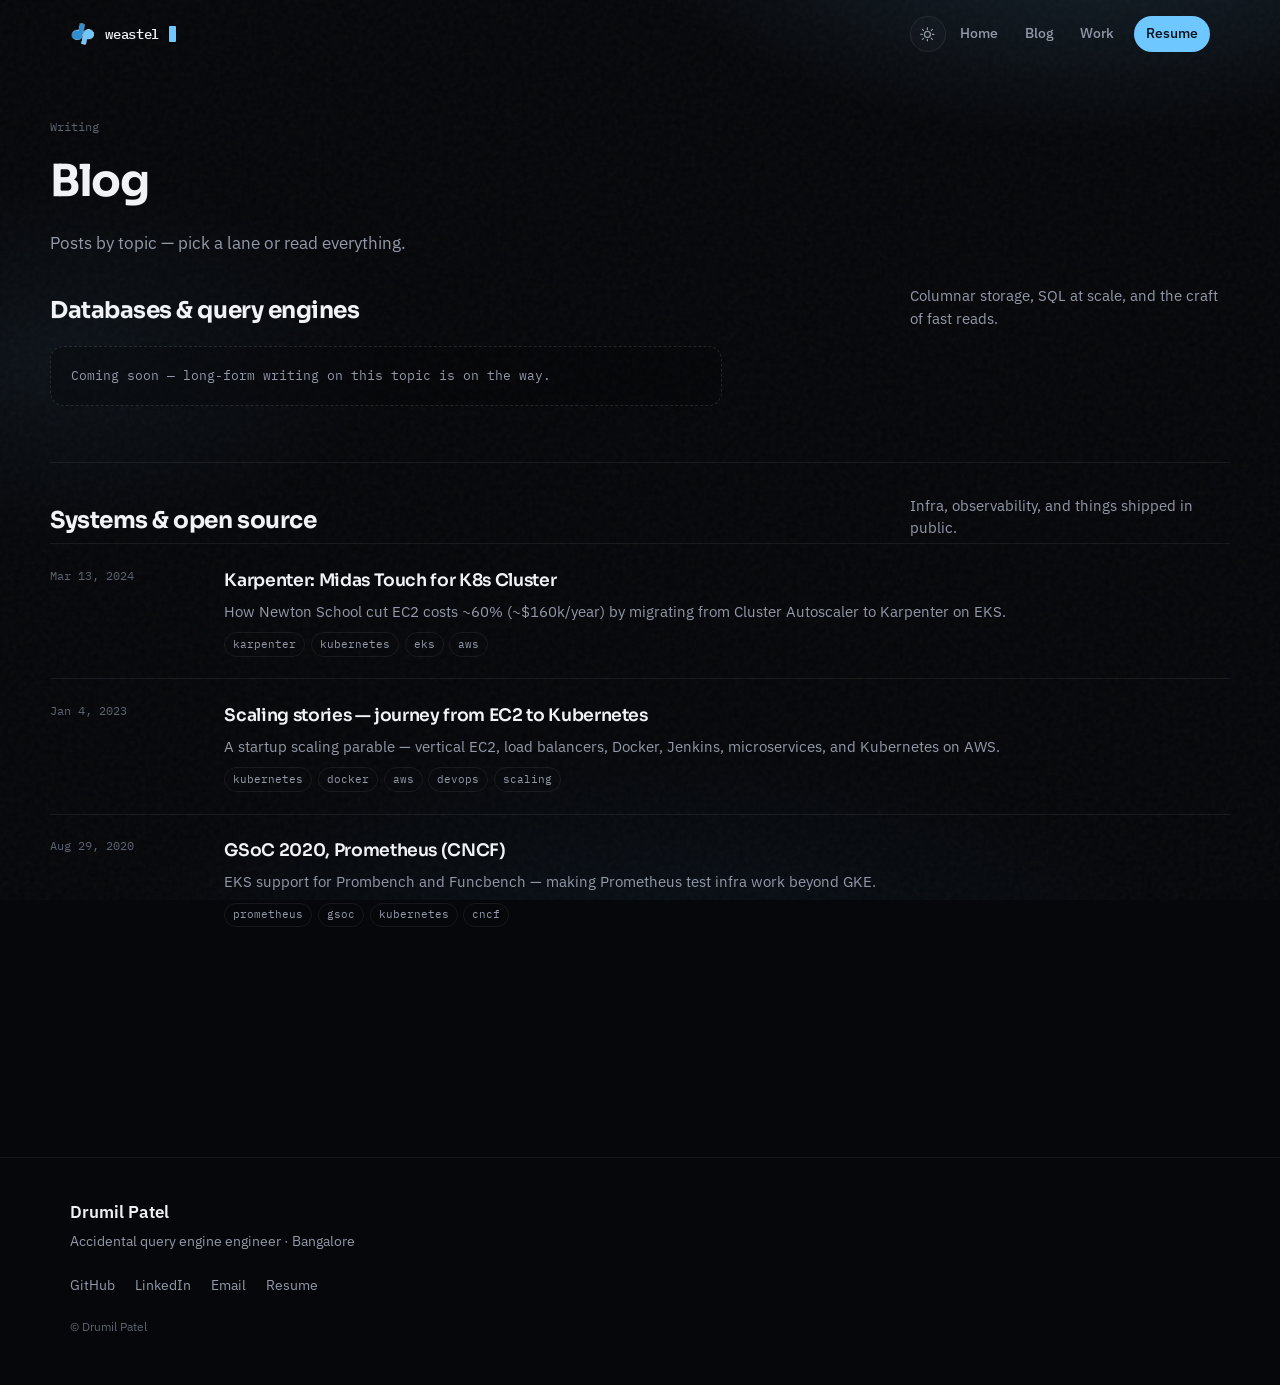
==== commit 9fc4f1d8: "Deploy from weastel/weastel-website-template@f067fc9c2906b5be95722ede3236c4e5ba7d285e weastel/weaste" ====
--- a/blog/index.html
+++ b/blog/index.html
@@ -25,8 +25,31 @@
 <link rel="preconnect" href="https://fonts.googleapis.com">
 <link rel="preconnect" href="https://fonts.gstatic.com" crossorigin>
 <link href="https://fonts.googleapis.com/css2?family=IBM+Plex+Mono:wght@400;500&family=IBM+Plex+Sans:wght@400;500;600&family=Sora:wght@500;600;700&display=swap" rel="stylesheet">
-<link rel="icon" href="/favicon.ico" sizes="any">
-<link rel="icon" href="/favicon.svg" type="image/svg+xml">
+<link id="site-favicon-ico"
+      rel="icon"
+      href="/favicon.ico"
+      sizes="any"
+      data-icon-dark="/favicon.ico"
+      data-icon-light="/favicon-warm.ico">
+<link id="site-favicon-svg"
+      rel="icon"
+      href="/favicon.svg"
+      type="image/svg+xml"
+      data-icon-dark="/favicon.svg"
+      data-icon-light="/favicon-warm.svg">
+<script>
+  (function () {
+    var root = document.documentElement;
+    var isLight = root.getAttribute("data-theme") === "light";
+    var ico = document.getElementById("site-favicon-ico");
+    var svg = document.getElementById("site-favicon-svg");
+    if (!ico && !svg) return;
+    if (isLight) {
+      if (ico && ico.dataset.iconLight) ico.href = ico.dataset.iconLight;
+      if (svg && svg.dataset.iconLight) svg.href = svg.dataset.iconLight;
+    }
+  })();
+</script>
 <link rel="stylesheet" href="/assets/css/site.css">
 <script src="/assets/js/site.js" defer></script>
 
@@ -45,12 +68,12 @@
         </clipPath>
       </defs>
       <g class="site-loader__part site-loader__part--d" clip-path="url(#loader-clip-d)">
-        <image class="loader-mark loader-mark--dark" href="/brand/weastel-dp-blue.png" width="256" height="242" />
-        <image class="loader-mark loader-mark--light" href="/brand/weastel-dp-warm.png" width="256" height="242" />
+        <image class="loader-mark loader-mark--dark" href="/brand/weastel-dp-blue-tilt.png" width="256" height="242" />
+        <image class="loader-mark loader-mark--light" href="/brand/weastel-dp-warm-tilt.png" width="256" height="242" />
       </g>
       <g class="site-loader__part site-loader__part--p" clip-path="url(#loader-clip-p)">
-        <image class="loader-mark loader-mark--dark" href="/brand/weastel-dp-blue.png" width="256" height="242" />
-        <image class="loader-mark loader-mark--light" href="/brand/weastel-dp-warm.png" width="256" height="242" />
+        <image class="loader-mark loader-mark--dark" href="/brand/weastel-dp-blue-tilt.png" width="256" height="242" />
+        <image class="loader-mark loader-mark--light" href="/brand/weastel-dp-warm-tilt.png" width="256" height="242" />
       </g>
       <line class="site-loader__spark" x1="128" y1="96" x2="128" y2="146" pathLength="1" />
     </svg>
@@ -63,14 +86,14 @@
     <a class="topbar__brand" href="/">
       <span class="topbar__mark-wrap" aria-hidden="true">
   <img class="topbar__mark topbar__mark--dark"
-       src="/brand/weastel-dp-blue.png"
-       width="30"
-       height="28"
+       src="/brand/weastel-dp-blue-tilt.png"
+       width="64"
+       height="61"
        alt="">
   <img class="topbar__mark topbar__mark--light"
-       src="/brand/weastel-dp-warm.png"
-       width="30"
-       height="28"
+       src="/brand/weastel-dp-warm-tilt.png"
+       width="64"
+       height="61"
        alt="">
 </span>
 
--- a/assets/css/site.css
+++ b/assets/css/site.css
@@ -167,7 +167,6 @@
   width: 100%;
   height: auto;
   overflow: visible;
-  transform: rotate(-12deg);
 }
 
 .site-loader__part {
@@ -252,7 +251,7 @@
 
 @keyframes loader-mark-exit {
   to {
-    transform: rotate(-12deg) scale(0.92);
+    transform: scale(0.92);
     opacity: 0;
   }
 }
@@ -332,14 +331,15 @@
 .topbar__mark-wrap {
   display: inline-flex;
   flex-shrink: 0;
-  transform: rotate(-12deg);
-  transform-origin: center center;
 }
 
 .topbar__mark {
   display: block;
   width: 1.65rem;
   height: auto;
+  image-rendering: auto;
+  -webkit-backface-visibility: hidden;
+  backface-visibility: hidden;
 }
 
 .topbar__mark--light,
@@ -616,9 +616,12 @@
   align-items: center;
   justify-content: center;
   min-height: 2.5rem;
+  position: relative;
+  overflow: visible;
 }
 
 .stack__link {
+  position: relative;
   display: flex;
   align-items: center;
   justify-content: center;
@@ -634,6 +637,74 @@
   transform: translateY(-1px);
 }
 
+.stack__link:focus-visible {
+  opacity: 1;
+  outline: 2px solid var(--accent);
+  outline-offset: 4px;
+  border-radius: 8px;
+}
+
+.stack__tip {
+  position: absolute;
+  z-index: 30;
+  bottom: calc(100% + 0.55rem);
+  left: 50%;
+  width: max-content;
+  max-width: min(12.5rem, 40vw);
+  padding: 0.55rem 0.75rem;
+  border-radius: var(--radius);
+  font-family: var(--body);
+  font-size: 0.82rem;
+  font-weight: 400;
+  line-height: 1.55;
+  letter-spacing: normal;
+  text-align: center;
+  color: var(--text-muted);
+  background: var(--surface);
+  border: 1px solid var(--accent-border-soft);
+  box-shadow: var(--shadow-float);
+  opacity: 0;
+  visibility: hidden;
+  pointer-events: none;
+  transform: translateX(-50%) translateY(6px);
+  transition:
+    opacity 0.22s ease,
+    transform 0.22s ease,
+    visibility 0.22s ease;
+}
+
+.stack__tip::after {
+  content: "";
+  position: absolute;
+  top: 100%;
+  left: 50%;
+  width: 8px;
+  height: 8px;
+  margin-left: -4px;
+  background: var(--surface);
+  border-right: 1px solid var(--accent-border-soft);
+  border-bottom: 1px solid var(--accent-border-soft);
+  transform: rotate(45deg) translateY(-4px);
+}
+
+html[data-theme="light"] .stage .stack .stack__tip {
+  color: rgba(255, 246, 239, 0.92);
+  background: #2a1835;
+  border-color: rgba(255, 176, 112, 0.35);
+}
+
+html[data-theme="light"] .stage .stack .stack__tip::after {
+  background: #2a1835;
+  border-color: rgba(255, 176, 112, 0.35);
+}
+
+.stack__link:hover .stack__tip,
+.stack__link:focus-visible .stack__tip {
+  opacity: 1;
+  visibility: visible;
+  transform: translateX(-50%) translateY(0);
+}
+
 .stack__logo {
   display: block;
   height: 1.65rem;
@@ -672,6 +743,12 @@
   .stack__grid {
     grid-template-columns: repeat(3, minmax(0, 1fr));
     gap: 1.25rem 1rem;
+  }
+
+  .stack__tip {
+    max-width: min(13rem, 72vw);
+    font-size: 0.78rem;
+    line-height: 1.5;
   }
 }
 
